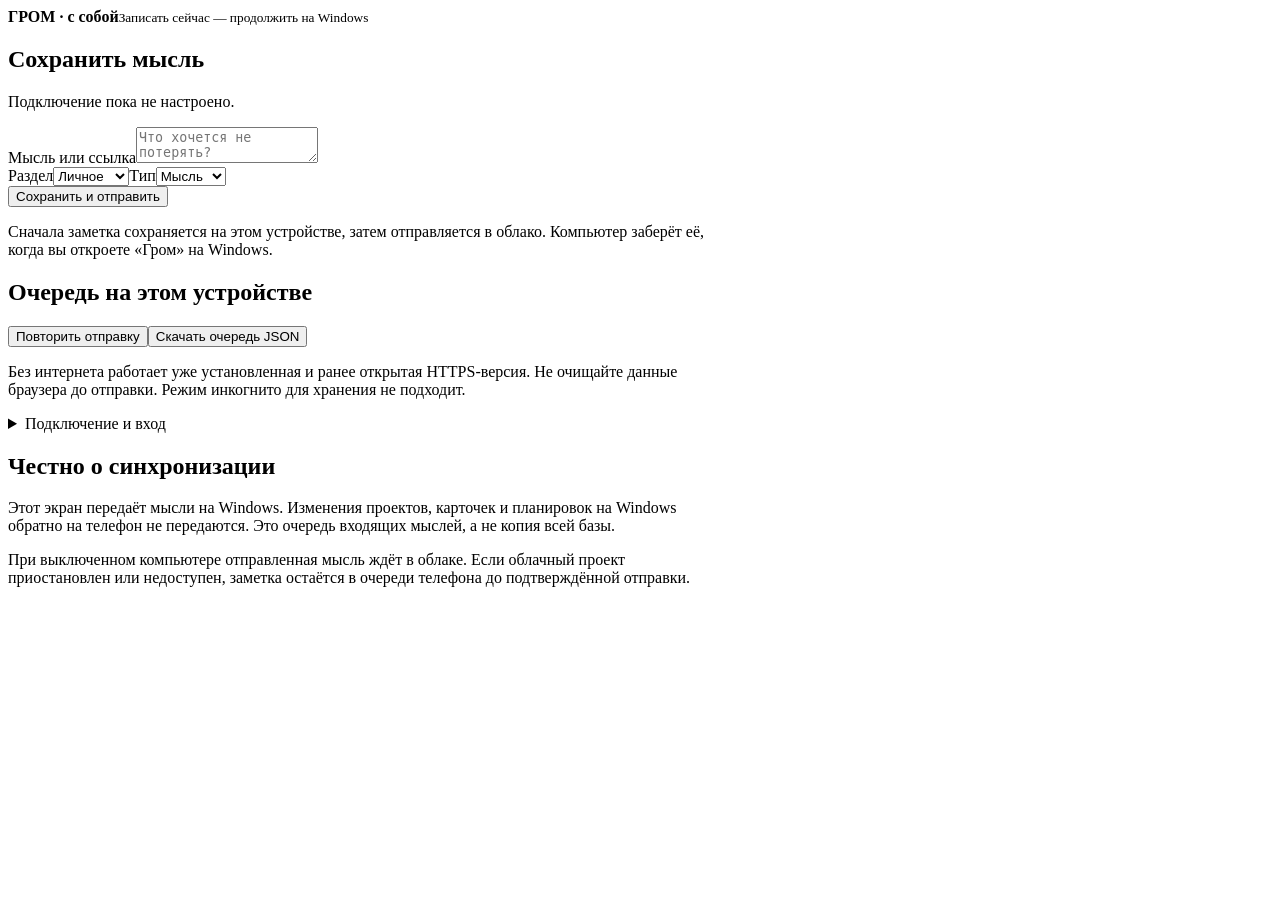
==== phone/index.html @ 7722008b "Create index.html" ====
<!doctype html><html lang="ru"><meta charset="utf-8"><meta name="viewport" content="width=device-width,initial-scale=1"><meta name="theme-color" content="#293331"><link rel="manifest" href="./manifest.webmanifest"><link rel="stylesheet" href="./style.css"><title>Гром — мысли с телефона</title><body><header><div><b>ГРОМ · с собой</b><small>Записать сейчас — продолжить на Windows</small></div></header><main style="max-width:700px"><section class="panel"><h1>Сохранить мысль</h1><p id="status" role="status">Подключение пока не настроено.</p><form id="capture"><label>Мысль или ссылка<textarea id="thought" maxlength="20000" required placeholder="Что хочется не потерять?"></textarea></label><div class="row"><label>Раздел<select id="group"><option>Личное</option><option>Учусь</option><option>Проекты</option><option>Работа</option></select></label><label>Тип<select id="kind"><option>Мысль</option><option>Задача</option><option>Ссылка</option></select></label></div><button class="primary">Сохранить и отправить</button></form><p class="muted">Сначала заметка сохраняется на этом устройстве, затем отправляется в облако. Компьютер заберёт её, когда вы откроете «Гром» на Windows.</p></section><section class="panel"><h2>Очередь на этом устройстве</h2><div id="queue"></div><div class="actions"><button id="send">Повторить отправку</button><button id="export">Скачать очередь JSON</button></div><p class="muted">Без интернета работает уже установленная и ранее открытая HTTPS-версия. Не очищайте данные браузера до отправки. Режим инкогнито для хранения не подходит.</p></section><details class="panel" id="connection"><summary>Подключение и вход</summary><form id="settings"><label>Project URL<input id="url" type="url" required placeholder="https://…supabase.co"></label><label>Publishable key<input id="key" required placeholder="sb_publishable_…" autocomplete="off"></label><button>Сохранить подключение</button></form><p class="muted">Здесь используется публичный ключ. Secret / service_role сюда вводить нельзя. Проект и таблица должны быть подготовлены по инструкции.</p><form id="login"><label>Ваш email<input id="email" type="email" required autocomplete="email"></label><button>Получить ссылку входа</button></form><form id="verify" hidden><label>Код из письма<input id="code" inputmode="numeric" required autocomplete="one-time-code"></label><button>Войти по коду</button></form><button id="logout">Выйти</button><p>Очередь привязана к аккаунту и проекту. При выходе она остаётся на устройстве и доступна после входа в тот же аккаунт.</p></details><section class="panel"><h2>Честно о синхронизации</h2><p>Этот экран передаёт мысли на Windows. Изменения проектов, карточек и планировок на Windows обратно на телефон не передаются. Это очередь входящих мыслей, а не копия всей базы.</p><p>При выключенном компьютере отправленная мысль ждёт в облаке. Если облачный проект приостановлен или недоступен, заметка остаётся в очереди телефона до подтверждённой отправки.</p></section></main><script src="./config.js"></script><script src="./mobile-sync.js"></script><script src="./mobile-ui.js"></script></body></html>
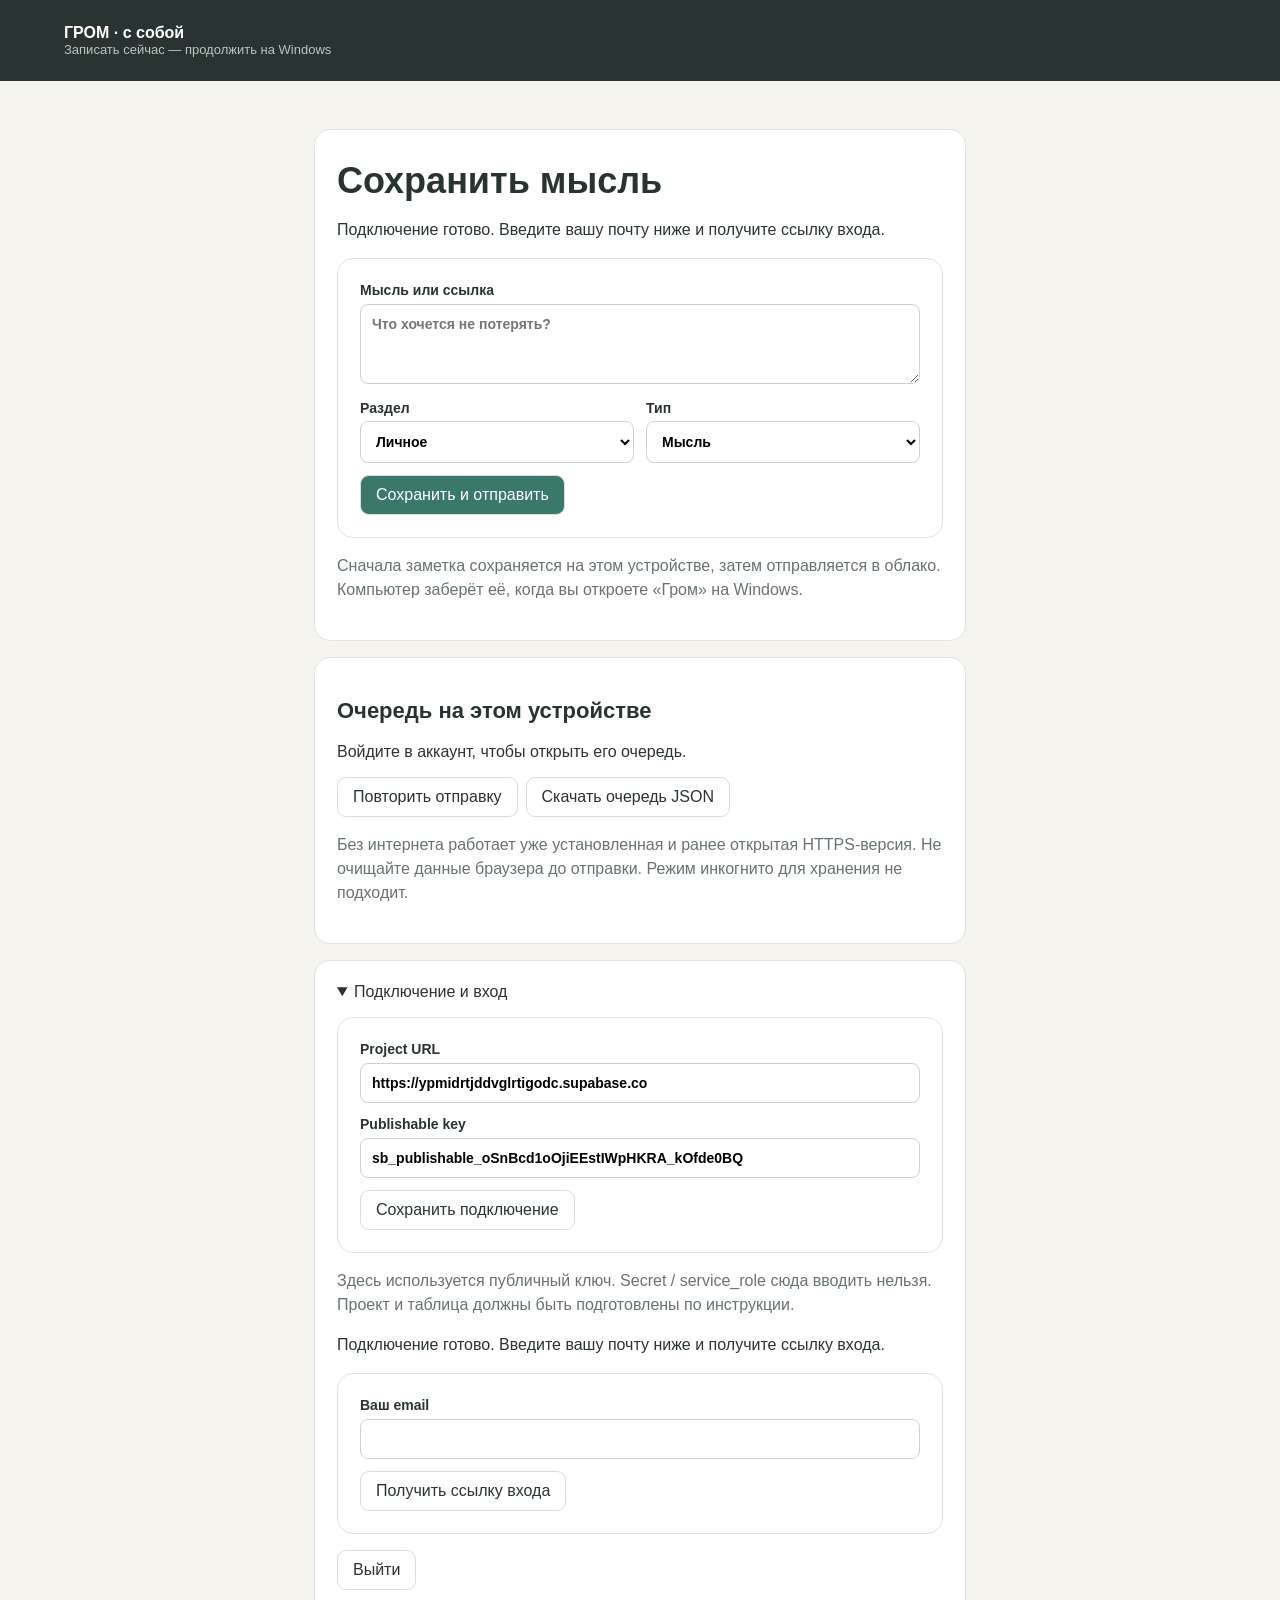
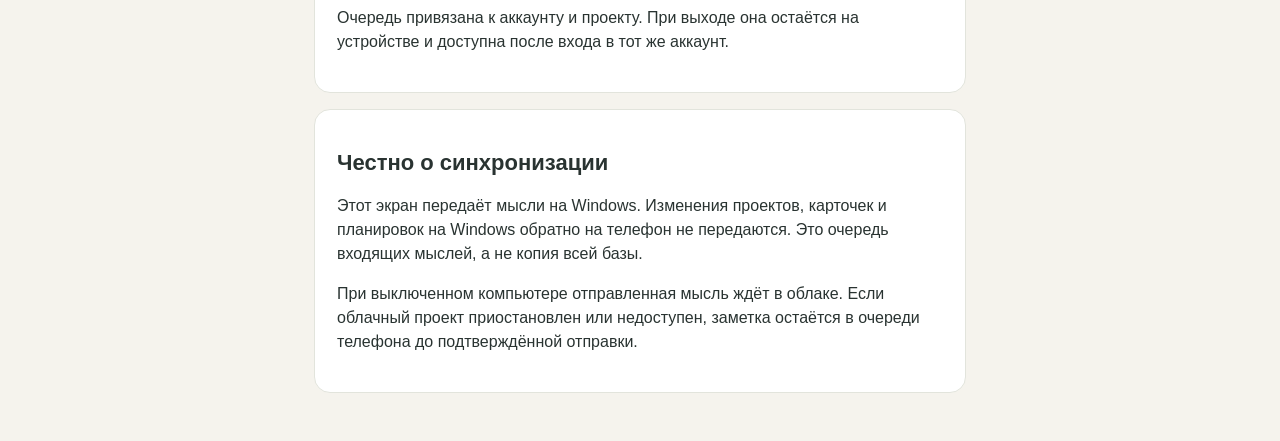
==== commit d5c1fcdb: "Show login feedback beside email and require sign-in before sending" ====
--- a/phone/index.html
+++ b/phone/index.html
@@ -1 +1 @@
-<!doctype html><html lang="ru"><meta charset="utf-8"><meta name="viewport" content="width=device-width,initial-scale=1"><meta name="theme-color" content="#293331"><link rel="manifest" href="./manifest.webmanifest"><link rel="stylesheet" href="./style.css"><title>Гром — мысли с телефона</title><body><header><div><b>ГРОМ · с собой</b><small>Записать сейчас — продолжить на Windows</small></div></header><main style="max-width:700px"><section class="panel"><h1>Сохранить мысль</h1><p id="status" role="status">Подключение пока не настроено.</p><form id="capture"><label>Мысль или ссылка<textarea id="thought" maxlength="20000" required placeholder="Что хочется не потерять?"></textarea></label><div class="row"><label>Раздел<select id="group"><option>Личное</option><option>Учусь</option><option>Проекты</option><option>Работа</option></select></label><label>Тип<select id="kind"><option>Мысль</option><option>Задача</option><option>Ссылка</option></select></label></div><button class="primary">Сохранить и отправить</button></form><p class="muted">Сначала заметка сохраняется на этом устройстве, затем отправляется в облако. Компьютер заберёт её, когда вы откроете «Гром» на Windows.</p></section><section class="panel"><h2>Очередь на этом устройстве</h2><div id="queue"></div><div class="actions"><button id="send">Повторить отправку</button><button id="export">Скачать очередь JSON</button></div><p class="muted">Без интернета работает уже установленная и ранее открытая HTTPS-версия. Не очищайте данные браузера до отправки. Режим инкогнито для хранения не подходит.</p></section><details class="panel" id="connection"><summary>Подключение и вход</summary><form id="settings"><label>Project URL<input id="url" type="url" required placeholder="https://…supabase.co"></label><label>Publishable key<input id="key" required placeholder="sb_publishable_…" autocomplete="off"></label><button>Сохранить подключение</button></form><p class="muted">Здесь используется публичный ключ. Secret / service_role сюда вводить нельзя. Проект и таблица должны быть подготовлены по инструкции.</p><form id="login"><label>Ваш email<input id="email" type="email" required autocomplete="email"></label><button>Получить ссылку входа</button></form><form id="verify" hidden><label>Код из письма<input id="code" inputmode="numeric" required autocomplete="one-time-code"></label><button>Войти по коду</button></form><button id="logout">Выйти</button><p>Очередь привязана к аккаунту и проекту. При выходе она остаётся на устройстве и доступна после входа в тот же аккаунт.</p></details><section class="panel"><h2>Честно о синхронизации</h2><p>Этот экран передаёт мысли на Windows. Изменения проектов, карточек и планировок на Windows обратно на телефон не передаются. Это очередь входящих мыслей, а не копия всей базы.</p><p>При выключенном компьютере отправленная мысль ждёт в облаке. Если облачный проект приостановлен или недоступен, заметка остаётся в очереди телефона до подтверждённой отправки.</p></section></main><script src="./config.js"></script><script src="./mobile-sync.js"></script><script src="./mobile-ui.js"></script></body></html>
+<!doctype html><html lang="ru"><meta charset="utf-8"><meta name="viewport" content="width=device-width,initial-scale=1"><meta name="theme-color" content="#293331"><link rel="manifest" href="./manifest.webmanifest"><link rel="stylesheet" href="./style.css"><title>Гром — мысли с телефона</title><body><header><div><b>ГРОМ · с собой</b><small>Записать сейчас — продолжить на Windows</small></div></header><main style="max-width:700px"><section class="panel"><h1>Сохранить мысль</h1><p id="status" role="status">Подключение пока не настроено.</p><form id="capture"><label>Мысль или ссылка<textarea id="thought" maxlength="20000" required placeholder="Что хочется не потерять?"></textarea></label><div class="row"><label>Раздел<select id="group"><option>Личное</option><option>Учусь</option><option>Проекты</option><option>Работа</option></select></label><label>Тип<select id="kind"><option>Мысль</option><option>Задача</option><option>Ссылка</option></select></label></div><button class="primary">Сохранить и отправить</button></form><p class="muted">Сначала заметка сохраняется на этом устройстве, затем отправляется в облако. Компьютер заберёт её, когда вы откроете «Гром» на Windows.</p></section><section class="panel"><h2>Очередь на этом устройстве</h2><div id="queue"></div><div class="actions"><button id="send">Повторить отправку</button><button id="export">Скачать очередь JSON</button></div><p class="muted">Без интернета работает уже установленная и ранее открытая HTTPS-версия. Не очищайте данные браузера до отправки. Режим инкогнито для хранения не подходит.</p></section><details class="panel" id="connection"><summary>Подключение и вход</summary><form id="settings"><label>Project URL<input id="url" type="url" required placeholder="https://…supabase.co"></label><label>Publishable key<input id="key" required placeholder="sb_publishable_…" autocomplete="off"></label><button>Сохранить подключение</button></form><p class="muted">Здесь используется публичный ключ. Secret / service_role сюда вводить нельзя. Проект и таблица должны быть подготовлены по инструкции.</p><p id="connection-status" role="status" aria-live="polite">Для отправки мыслей войдите по email.</p><form id="login"><label>Ваш email<input id="email" type="email" required autocomplete="email"></label><button>Получить ссылку входа</button></form><form id="verify" hidden><label>Код из письма<input id="code" inputmode="numeric" required autocomplete="one-time-code"></label><button>Войти по коду</button></form><button id="logout">Выйти</button><p>Очередь привязана к аккаунту и проекту. При выходе она остаётся на устройстве и доступна после входа в тот же аккаунт.</p></details><section class="panel"><h2>Честно о синхронизации</h2><p>Этот экран передаёт мысли на Windows. Изменения проектов, карточек и планировок на Windows обратно на телефон не передаются. Это очередь входящих мыслей, а не копия всей базы.</p><p>При выключенном компьютере отправленная мысль ждёт в облаке. Если облачный проект приостановлен или недоступен, заметка остаётся в очереди телефона до подтверждённой отправки.</p></section></main><script src="./config.js"></script><script src="./mobile-sync.js"></script><script src="./mobile-ui.js"></script></body></html>
--- a/phone/style.css
+++ b/phone/style.css
@@ -0,0 +1,4 @@
+:root{font-family:Segoe UI,Arial,sans-serif;color:#293331;background:#f5f3ed;--accent:#39786a}*{box-sizing:border-box}body{margin:0}header{padding:24px 5%;background:#293331;color:white;display:flex;justify-content:space-between;gap:24px;align-items:center}small{font-size:13px;font-weight:400;display:block;opacity:.7}nav{display:flex;gap:8px;flex-wrap:wrap}button{cursor:pointer;border:1px solid #d9ded8;border-radius:9px;background:white;padding:10px 15px;color:#293331;font:inherit}button:hover{border-color:var(--accent);color:var(--accent)}button.primary{background:var(--accent);color:white}main{max-width:1200px;margin:auto;padding:32px 24px}h1{font-size:36px;margin:8px 0}h2{font-size:22px}p{line-height:1.5}.muted{color:#68736e}.grid{display:grid;grid-template-columns:repeat(auto-fit,minmax(280px,1fr));gap:18px}.card,form,.panel{background:#fff;border:1px solid #e2e4dc;border-radius:16px;padding:22px;margin:16px 0}.card h3{margin-top:0}input,textarea,select{width:100%;padding:11px;border:1px solid #ccd3cb;border-radius:8px;font:inherit;margin:5px 0 12px;background:#fff}textarea{min-height:80px}label{font-size:14px;font-weight:600}.row{display:flex;gap:12px;align-items:center;flex-wrap:wrap}.row>*{flex:1;min-width:90px}.tag{font-size:12px;background:#edf3ec;padding:5px 8px;border-radius:12px}.actions{display:flex;gap:8px;flex-wrap:wrap;margin-top:16px}#notice{position:fixed;bottom:20px;left:5%;background:#293331;color:white;border-radius:12px;padding:14px;display:none;z-index:20}#notice button{margin-left:15px}svg{width:100%;max-height:480px;background:#f4f5ef;border-radius:12px;touch-action:none}.warning{color:#a44b24}details{margin:14px 0}a{color:var(--accent)}@media(max-width:650px){header{display:block}nav{margin-top:20px}main{padding:20px 14px}h1{font-size:29px}.grid{display:block}}
+button:focus-visible,input:focus-visible,textarea:focus-visible,select:focus-visible,summary:focus-visible{outline:3px solid #b0d7ca;outline-offset:2px}button.selected{background:#bde3d4;border-color:#bde3d4}.eyebrow{text-transform:uppercase;letter-spacing:.12em;color:#39786a;font-size:12px;font-weight:700}.section-title{display:flex;align-items:center;justify-content:space-between;gap:14px}.section-title h2{margin:8px 0}.count{font-size:14px;font-weight:400;color:#68736e}.quick{border-left:4px solid var(--accent)}.quick .row input{flex:3;min-width:180px}.quick .row>*{margin-bottom:0}.quick select{flex:1}.filters{display:grid;grid-template-columns:2fr 1fr 1fr 1fr;gap:12px;margin-top:20px}.card{margin:0;overflow-wrap:anywhere;min-width:0}.grid{margin:18px 0 30px;align-items:start}.card p{margin:14px 0}.meta{display:flex;gap:7px;flex-wrap:wrap;align-items:center}.demo{background:#fff0ce;color:#785719}.text{white-space:pre-wrap;overflow-wrap:anywhere}.empty{border:1px dashed #bec8bc;border-radius:14px;padding:24px;color:#68736e}.task-line{display:flex;justify-content:space-between;align-items:center;gap:15px;padding:12px 0;border-top:1px solid #edf0e9}.task-line button{padding:7px 10px}.done{opacity:.7}.done h3{text-decoration:line-through}.storage-note{font-size:13px}.answer{border-left:3px solid #39786a;padding:10px 16px;background:#f0f5ee}blockquote{margin:15px 0;padding:12px;border-left:3px solid #ccd7cb;color:#5b6860}summary{cursor:pointer}dialog{padding:0;border:0;border-radius:18px;max-width:650px;width:calc(100% - 28px);max-height:90dvh;box-shadow:0 20px 80px #0004}dialog::backdrop{background:#1f2a26aa}dialog form{margin:0;border:0}dialog .section-title{margin-bottom:15px}hr{border:0;border-top:1px solid #e1e6de;margin:24px 0}#notice{max-width:90%;box-shadow:0 5px 30px #0003}#notice button{padding:6px 10px}#import-result button{margin-top:14px}@media(max-width:650px){.filters{grid-template-columns:1fr 1fr}.quick .row{display:grid;grid-template-columns:1fr 1fr}.quick .row input{grid-column:1/-1;min-width:0}.quick .row button{grid-column:1/-1}.task-line{align-items:flex-start;flex-direction:column}.section-title{flex-wrap:wrap}.card{padding:18px}nav button{flex:1;font-size:14px;padding:10px}.row>*{min-width:0}.filters input{min-width:0}}
+.day-columns{display:grid;grid-template-columns:1.3fr 1fr;gap:20px}.conflict{padding:15px 5%;background:#fff0ce;color:#694d19}.conflict[hidden]{display:none}header nav{justify-content:flex-end}header>div{min-width:175px}#save-status{max-width:270px;margin-top:7px;font-size:12px}code{overflow-wrap:anywhere}.room-controls form{margin:0}.task-line>div{display:flex;gap:8px;flex-wrap:wrap}#notice button{margin-left:12px}#confirm .panel{margin:0;border:0}@media(max-width:800px){.day-columns{display:block}header{display:block}header nav{margin-top:20px;justify-content:flex-start}nav button{flex:1;min-width:82px}.filters{grid-template-columns:1fr 1fr}}@media(max-width:400px){.filters{grid-template-columns:1fr}}
+#notice{position:static;margin:12px auto;width:calc(100% - 28px);max-width:1152px;box-shadow:none;z-index:auto}
